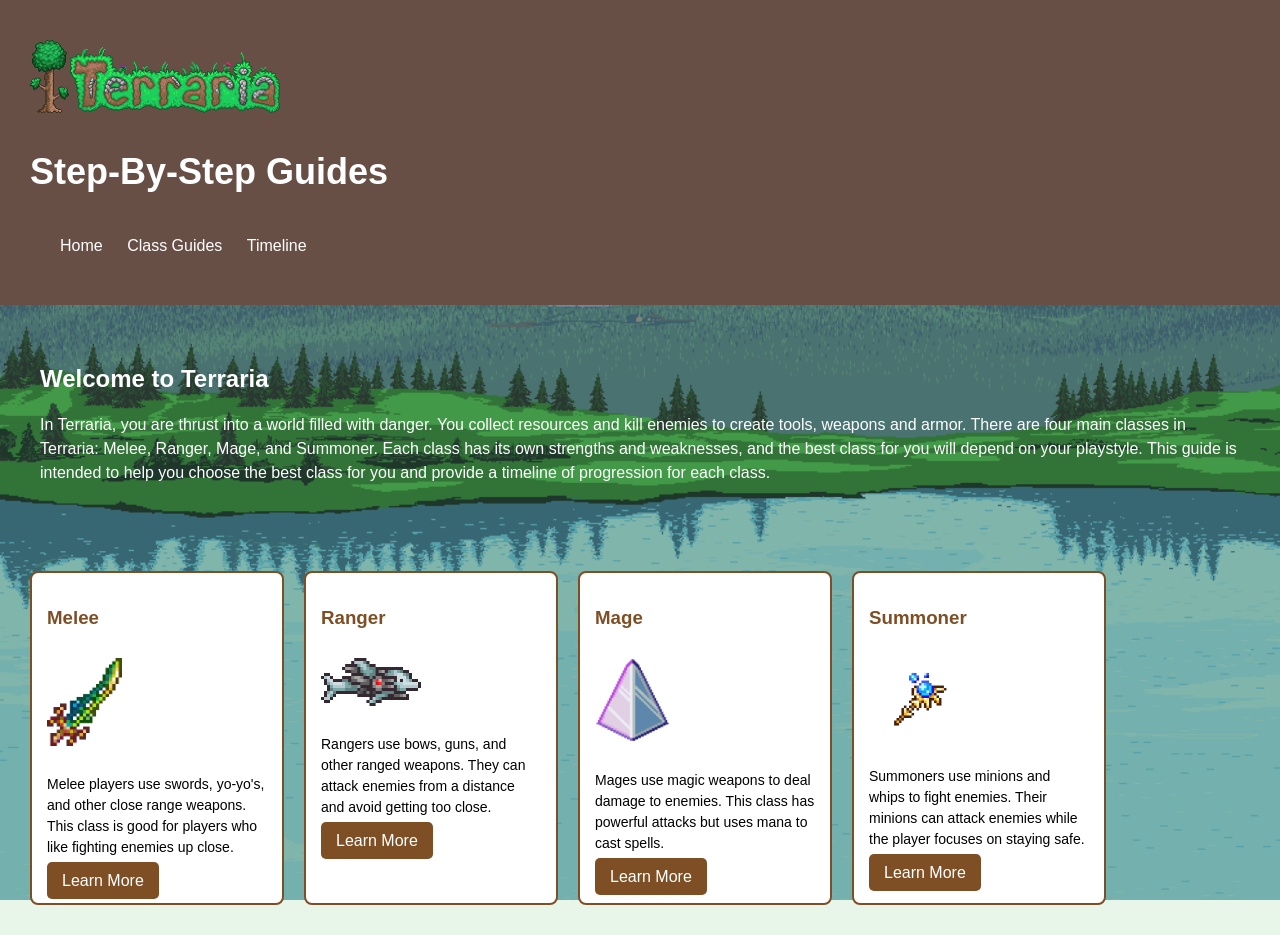
==== 7C.html @ 041daede "Add files via upload" ====
<!DOCTYPE html>
<html>
<head>
    <title>Terraria Class Guides</title>
    <link rel="stylesheet" href="style01.css">
</head>

<body>

    <header>
        <img src="NewPromoLogo.webp" alt="Terraria Logo" style="width: 250px; height: auto;;">
        <h1>Step-By-Step Guides</h1>
       <div class="nav-container">
            <div class="nav-links">
                <a href="index.html">Home</a>
                <a href="7C.html">Class Guides</a>
                <a href="timeline.html">Timeline</a>
            </div>
       </div>
    
    </header>

    <div class="intro">
        <h2>Welcome to Terraria</h2>
        <p>
            In Terraria, you are thrust into a world filled with danger. You collect resources and kill enemies to create tools, weapons and armor. There are four main classes in Terraria: Melee, Ranger, Mage, and Summoner. Each class has its own strengths and weaknesses, and the best class for you will depend on your playstyle. This guide is intended to help you choose the best class for you and provide a timeline of progression for each class.
        </p>
    </div>

    <div class="classes">

        <div class="class-card">
            <h3>Melee</h3>
            <img src="TerraBlade.webp" alt="Terrablade icon">
            <p>
                Melee players use swords, yo-yo's, and other close
                range weapons. This class is good for players who
                like fighting enemies up close.
            </p>
            <btn>Learn More</btn>
        </div>

        <div class="class-card">
            <h3>Ranger</h3>
            <img src="minishark.png" alt="Minishark icon" style="width: 100px">
            <p>
                Rangers use bows, guns, and other ranged weapons.
                They can attack enemies from a distance and avoid
                getting too close.
            </p>
            <btn>Learn More</btn>
        </div>

        <div class="class-card">
            <h3>Mage</h3>
            <img src="prism.png" alt="Prism icon">
            <p>
                Mages use magic weapons to deal damage to enemies.
                This class has powerful attacks but uses mana
                to cast spells.
            </p>
            <btn>Learn More</btn>
        </div>

        <div class="class-card">
            <h3>Summoner</h3>
            <img src="staff.png" alt="stardust dragon staff icon" style="width: 80px">
            <p>
                Summoners use minions and whips to fight enemies.
                Their minions can attack enemies while the player
                focuses on staying safe.
            </p>
            <btn>Learn More</btn>
        </div>

    </div>

</body>
</html>
---- style01.css ----
body {
    background-color: #e8f5e9;
    font-family: Arial, sans-serif;
    margin: 0;
    padding: 0;
    background-image: url('bg.png');
    background-repeat: no-repeat;
    background-attachment: fixed;
    background-size: cover;
}

header {
    background-color: #674f46;
    border-color: #261d1a;
    border-width: 5px;
    color: white;
    padding: 30px;
    justify-content: left;
}

header h1 {
    font-size: 36px;
}

.intro {
    padding: 20px;
    margin: 20px;
    color: white;
}

.intro p {
    font-size: 16px;
    line-height: 1.5;
    color: white;
}

.class-title {
    color: #7e4f25;
    margin-left: 20px;
}

.classes {
    display: flex;
    flex-wrap: wrap;
    justify-content: flex-start;
    padding: 20px;
}

.class-card {
    background-color: white;
    width: 220px;
    height: 300px;
    margin: 10px;
    padding: 15px;
    border: 2px solid #7e4f25;
    border-radius: 8px;
}

.class-card h3 {
    color: #7e4f25;
}

.class-card p {
    font-size: 14px;
    line-height: 1.5;
}
img {
    width: 75px;
    height: auto;
    margin: 10px auto;
}
nav {
    padding: 10px;
    color: white;
}
.nav-links {
    display: absolute;
    justify-content: space-between;
    padding: 20px;
    color: white;
    font-family: Arial, sans-serif;
}
a {
    color: white;
    text-decoration: none;
    margin: 0 10px;
}
btn{
    background-color: #7e4f25;
    color: white;
    border: none;
    border-radius: 5px;
    padding: 10px 15px;
    cursor: pointer;
}
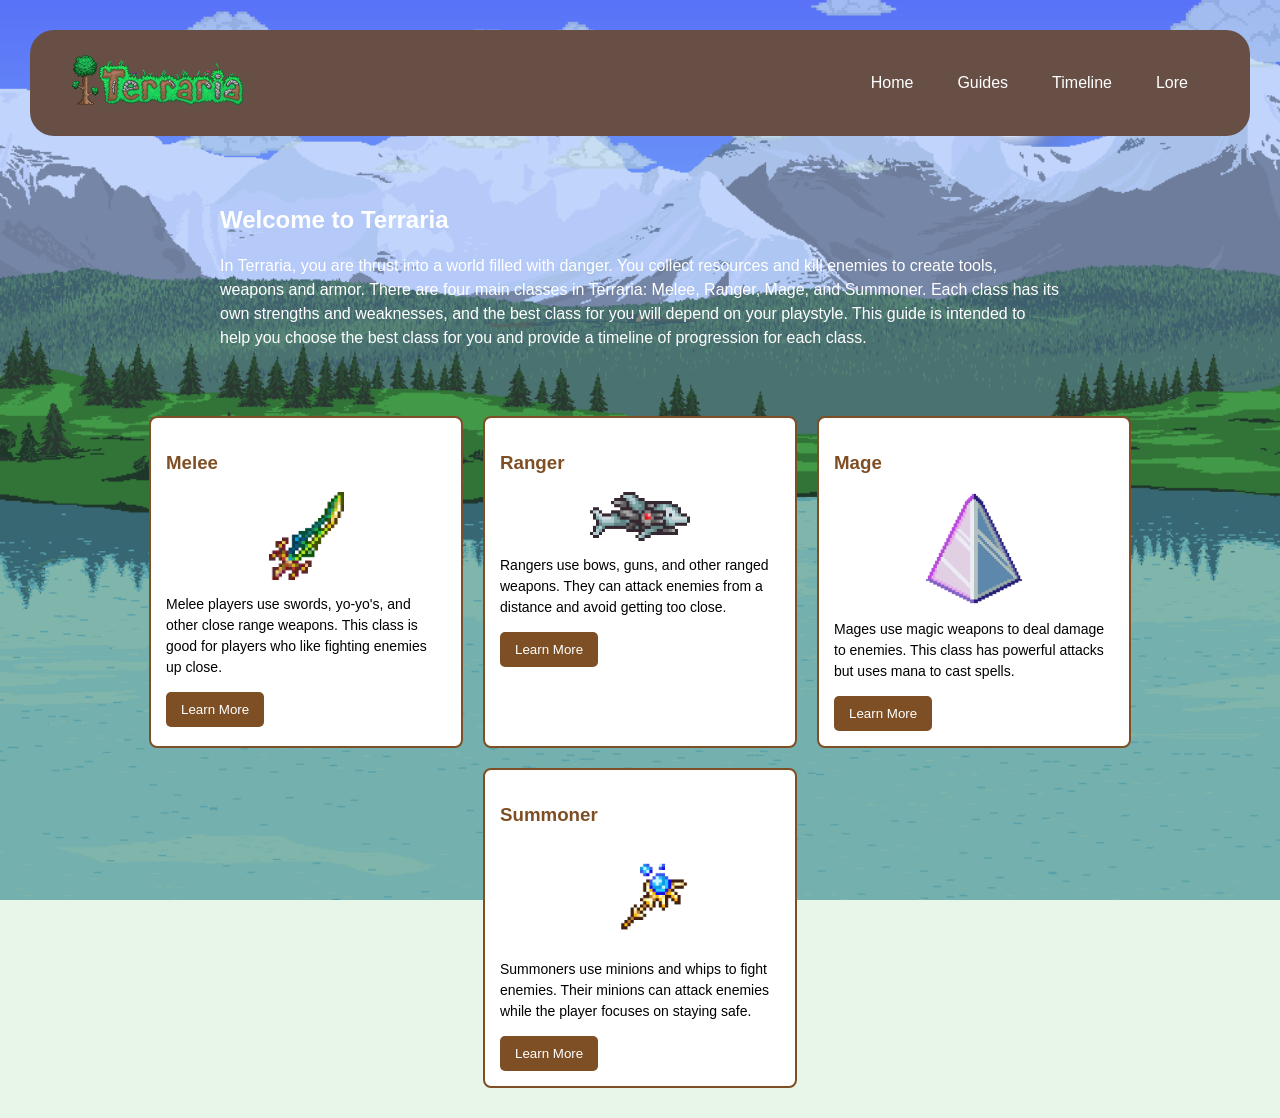
==== commit 9779f346: "Refactor HTML structure and improve semantics" ====
--- a/7C.html
+++ b/7C.html
@@ -8,73 +8,63 @@
 
 <body>
 
-    <header>
-        <img src="NewPromoLogo.webp" alt="Terraria Logo" style="width: 250px; height: auto;;">
-        <h1>Step-By-Step Guides</h1>
-       <div class="nav-container">
-            <div class="nav-links">
-                <a href="index.html">Home</a>
-                <a href="7C.html">Class Guides</a>
-                <a href="timeline.html">Timeline</a>
-            </div>
-       </div>
-    
-    </header>
+<header>
+    <nav class="navbar">
+        <a href="#" class="logo"><img src="NewPromoLogo.webp"></a>
 
-    <div class="intro">
+        <ul class="nav-links">
+            <li><a href="#" class="active">Home</a></li>
+            <li><a href="#">Guides</a></li>
+            <li><a href="#">Timeline</a></li>
+            <li><a href="#">Lore</a></li>
+        </ul>
+    </nav>
+</header>
+
+<main>
+    <section class="intro">
         <h2>Welcome to Terraria</h2>
-        <p>
-            In Terraria, you are thrust into a world filled with danger. You collect resources and kill enemies to create tools, weapons and armor. There are four main classes in Terraria: Melee, Ranger, Mage, and Summoner. Each class has its own strengths and weaknesses, and the best class for you will depend on your playstyle. This guide is intended to help you choose the best class for you and provide a timeline of progression for each class.
+        <p>In Terraria, you are thrust into a world filled with danger. You collect resources and kill enemies to create tools, weapons and armor. There are four main classes in Terraria: Melee, Ranger, Mage, and Summoner. Each class has its own strengths and weaknesses, and the best class for you will depend on your playstyle. This guide is intended to help you choose the best class for you and provide a timeline of progression for each class.
         </p>
-    </div>
+    </section>
 
-    <div class="classes">
-
+    <section class="classes">
         <div class="class-card">
             <h3>Melee</h3>
             <img src="TerraBlade.webp" alt="Terrablade icon">
-            <p>
-                Melee players use swords, yo-yo's, and other close
-                range weapons. This class is good for players who
-                like fighting enemies up close.
+            <p>Melee players use swords, yo-yo's, and other close range weapons. This class is good for players who like fighting enemies up close.
             </p>
-            <btn>Learn More</btn>
+                <button>Learn More</button>
         </div>
 
         <div class="class-card">
             <h3>Ranger</h3>
             <img src="minishark.png" alt="Minishark icon" style="width: 100px">
-            <p>
-                Rangers use bows, guns, and other ranged weapons.
-                They can attack enemies from a distance and avoid
-                getting too close.
+            <p> Rangers use bows, guns, and other ranged weapons. They can attack enemies from a distance and avoid getting too close.
             </p>
-            <btn>Learn More</btn>
+                <button>Learn More</button>
         </div>
-
-        <div class="class-card">
+         <div class="class-card">
             <h3>Mage</h3>
-            <img src="prism.png" alt="Prism icon">
-            <p>
-                Mages use magic weapons to deal damage to enemies.
-                This class has powerful attacks but uses mana
-                to cast spells.
+            <img src="prism.png" alt="Minishark icon" style="width: 100px">
+            <p>Mages use magic weapons to deal damage to enemies. This class has powerful attacks but uses mana to cast spells.
             </p>
-            <btn>Learn More</btn>
+                <button>Learn More</button>
         </div>
-
         <div class="class-card">
             <h3>Summoner</h3>
-            <img src="staff.png" alt="stardust dragon staff icon" style="width: 80px">
-            <p>
-                Summoners use minions and whips to fight enemies.
-                Their minions can attack enemies while the player
-                focuses on staying safe.
+            <img src="staff.png" alt="Minishark icon" style="width: 100px">
+            <p>Summoners use minions and whips to fight enemies. Their minions can attack enemies while the player focuses on staying safe.
             </p>
-            <btn>Learn More</btn>
+                <button>Learn More</button>
         </div>
+    </section>
+</main>
 
-    </div>
+
+        
+</div>
+</div>
 
 </body>
 </html>
--- a/style01.css
+++ b/style01.css
@@ -10,8 +10,45 @@
     background-size: cover;
 }
 
+.navbar {
+  display: flex;
+  justify-content: space-between;
+  align-items: center;
+  background-color: #674f46;
+  padding: 0.5rem 2rem;
+  position: sticky;
+  top: 0;
+  z-index: 1000;
+  border-radius: 24px;
+}
+
+.logo {
+  color: #fff;
+  font-size: 1.5rem;
+  font-weight: bold;
+  text-decoration: none;
+}
+
+.nav-links {
+  display: flex;
+  list-style: none;
+  gap: 1.5rem;
+}
+
+.nav-links a {
+  color: #ffffff;
+  text-decoration: none;
+  font-size: 1rem;
+  font-weight: 500;
+  text-overflow: visible;
+  text-align: center;
+  transition: color 0.3s ease;
+}
+.navbar img{
+    height: 50px
+}
 header {
-    background-color: #674f46;
+    background-color: transparent;
     border-color: #261d1a;
     border-width: 5px;
     color: white;
@@ -25,8 +62,10 @@
 
 .intro {
     padding: 20px;
-    margin: 20px;
+    margin-left: 200px;
+    margin-right: 200px;
     color: white;
+
 }
 
 .intro p {
@@ -45,12 +84,13 @@
     flex-wrap: wrap;
     justify-content: flex-start;
     padding: 20px;
+    justify-content: center;
 }
 
 .class-card {
     background-color: white;
-    width: 220px;
-    height: 300px;
+    width: 280px;
+    height: auto;
     margin: 10px;
     padding: 15px;
     border: 2px solid #7e4f25;
@@ -65,10 +105,12 @@
     font-size: 14px;
     line-height: 1.5;
 }
-img {
+.class-card img {
     width: 75px;
     height: auto;
     margin: 10px auto;
+    display: block;
+    margin: 0 auto;
 }
 nav {
     padding: 10px;
@@ -86,11 +128,11 @@
     text-decoration: none;
     margin: 0 10px;
 }
-btn{
+button {
     background-color: #7e4f25;
     color: white;
     border: none;
     border-radius: 5px;
     padding: 10px 15px;
     cursor: pointer;
-}+}
